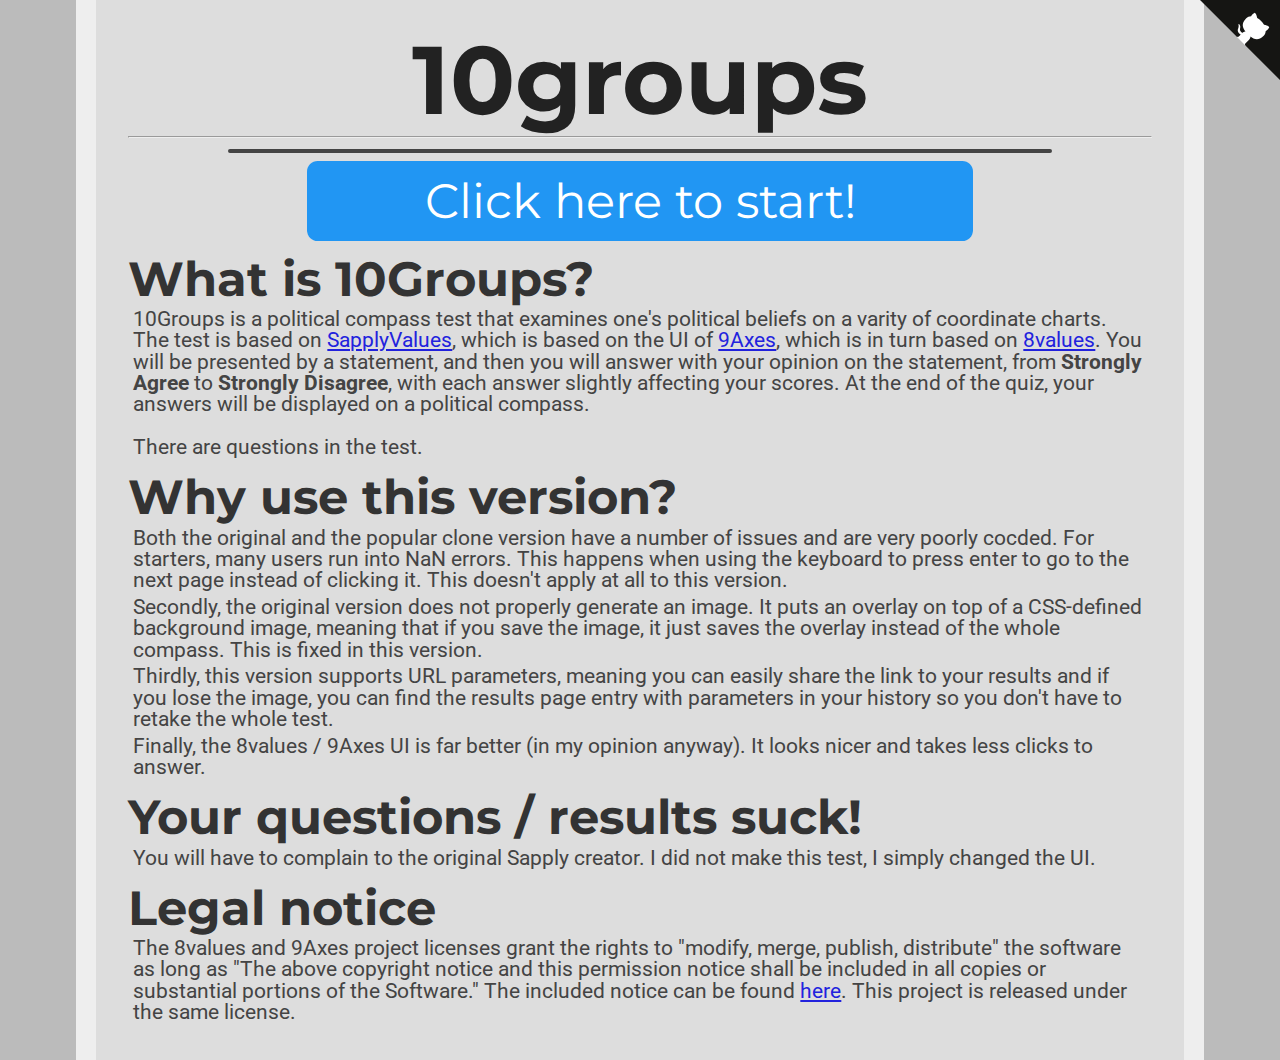
==== index.html @ 929ce3a4 "Update index.html" ====
<head>
    <link href="https://fonts.googleapis.com/css?family=Montserrat:300,400,700|Roboto:400,700" rel="stylesheet">
    <link href='style.css' rel='stylesheet' type='text/css'>
    <title>10Compasses</title>
    <link rel="icon" type="x-icon" href="icon.png">
    <link rel="shortcut icon" type="x-icon" href="icon.png">
    <meta charset="utf-8">
    </head>
    <body>
    <a href="https://github.com/8values/8values.github.io" class="github-corner" aria-label="View source on Github"><svg width="80" height="80" viewBox="0 0 250 250" style="fill:#151513; color:#fff; position: absolute; top: 0; border: 0; right: 0;" aria-hidden="true"><path d="M0,0 L115,115 L130,115 L142,142 L250,250 L250,0 Z"></path><path d="M128.3,109.0 C113.8,99.7 119.0,89.6 119.0,89.6 C122.0,82.7 120.5,78.6 120.5,78.6 C119.2,72.0 123.4,76.3 123.4,76.3 C127.3,80.9 125.5,87.3 125.5,87.3 C122.9,97.6 130.6,101.9 134.4,103.2" fill="currentColor" style="transform-origin: 130px 106px;" class="octo-arm"></path><path d="M115.0,115.0 C114.9,115.1 118.7,116.5 119.8,115.4 L133.7,101.6 C136.9,99.2 139.9,98.4 142.2,98.6 C133.8,88.0 127.5,74.4 143.8,58.0 C148.5,53.4 154.0,51.2 159.7,51.0 C160.3,49.4 163.2,43.6 171.4,40.1 C171.4,40.1 176.1,42.5 178.8,56.2 C183.1,58.6 187.2,61.8 190.9,65.4 C194.5,69.0 197.7,73.2 200.1,77.6 C213.8,80.2 216.3,84.9 216.3,84.9 C212.7,93.1 206.9,96.0 205.4,96.6 C205.1,102.4 203.0,107.8 198.3,112.5 C181.9,128.9 168.3,122.5 157.7,114.1 C157.9,116.9 156.7,120.9 152.7,124.9 L141.0,136.5 C139.8,137.7 141.6,141.9 141.8,141.8 Z" fill="currentColor" class="octo-body"></path></svg></a><style>.github-corner:hover .octo-arm{animation:octocat-wave 560ms ease-in-out}@keyframes octocat-wave{0%,100%{transform:rotate(0)}20%,60%{transform:rotate(-25deg)}40%,80%{transform:rotate(10deg)}}@media (max-width:500px){.github-corner:hover .octo-arm{animation:none}.github-corner .octo-arm{animation:octocat-wave 560ms ease-in-out}}</style>
    <h1>10groups</h1>
    <hr>
    <img src="" id="canvas"></canvas>
    <button class="button" onclick="location.href='instructions.html';" style="font-size:36pt;">Click here to start!</button>
    
    <h2>What is 10Groups?</h2>
        <p>10Groups is a political compass test that examines one's political beliefs on a varity of coordinate charts. The test is based on <a href="https://sapplyvalues.github.io/">SapplyValues</a>, which is based on the UI of <a href="https://9axes.github.io/">9Axes</a>, which is in turn based on <a href="https://8values.github.io/">8values</a>. You will be presented by a statement, and then you will answer with your opinion on the statement, from <b>Strongly Agree</b> to <b>Strongly Disagree</b>, with each answer slightly affecting your scores. At the end of the quiz, your answers will be displayed on a political compass.<br /><br />
        There are <b><u><span id="numOfQuestions"></span></u></b> questions in the test.</p>
    <h2>Why use this version?</h2>
        <p>Both the original and the popular clone version have a number of issues and are very poorly cocded. For starters, many users run into NaN errors. This happens when using the keyboard to press enter to go to the next page instead of clicking it. This doesn't apply at all to this version.</p>
        <p>Secondly, the original version does not properly generate an image. It puts an overlay on top of a CSS-defined background image, meaning that if you save the image, it just saves the overlay instead of the whole compass. This is fixed in this version.</p>
        <p>Thirdly, this version supports URL parameters, meaning you can easily share the link to your results and if you lose the image, you can find the results page entry with parameters in your history so you don't have to retake the whole test.</p>
        <p>Finally, the 8values / 9Axes UI is far better (in my opinion anyway). It looks nicer and takes less clicks to answer.</p>
    <h2>Your questions / results suck!</h2>
        <p>You will have to complain to the original Sapply creator. I did not make this test, I simply changed the UI.</p>
    <h2>Legal notice</h2>
    <p>The 8values and 9Axes project licenses grant the rights to "modify, merge, publish, distribute" the software as long as "The above copyright notice and this permission notice shall be included in all copies or substantial portions of the Software." The included notice can be found <a href="LICENSE.txt">here</a>. This project is released under the same license.</p>
    
    <script type="application/javascript" src="questions.js"></script>
    <script type="text/javascript">
        var questionCount = 0;
        for (var i = 0; i < questions.length; i++) {
            for (var j = 0; j < questions[j].length; j++) {
                questionCount = questionCount + questions[i][j].length;
            }
        }
        document.getElementById("numOfQuestions").innerHTML = questionCount;
        window.onload = function() {
            var background = new Image();
            background.onload = function() {
                var c = document.createElement("canvas");
                c.width = 1850;
                c.height = 1300;
                var ctx = c.getContext("2d");
                ctx.fillStyle = "#EEEEEE"
                ctx.fillRect(0, 0, 1850, 1300);
                ctx.drawImage(background, 0, 0);
    
                document.getElementById("banner").src = c.toDataURL();
            }
            background.src = "./compass.png";
        }
    </script>
</body>
---- style.css ----
html {
    background-color: #bbbbbb;
    padding: 0px;
}
body {
    width: 80%;
    min-height: calc(100vh - 4em);
    margin: 0 auto;
    padding: 2em;
    background-color: #dddddd;
    border-color: #eeeeee;
    border-left-style: solid;
    border-right-style: solid;
    border-width: 20px;
}
p {
    color: #444444;
    font-family: 'Roboto', sans-serif;
    font-size: 16pt;
    line-height: 1;
    margin: 4pt;
}
label {
    color: #444444;
    font-family: 'Roboto', sans-serif;
    font-size: 16pt;
    line-height: 1;
    font-weight: bold;
    margin: 4pt;
    width: 15%;
}
a{
    color: #2222DD;
}
a:hover{
    color: #22DDDD;
}
p.value-description {
    text-indent: -16pt;
    margin-left: 20pt;
}
p.question {
    margin: 16pt auto;
    color: #333333;
    font-family: 'Montserrat', sans-serif;
    font-weight: normal;
    width: 70%;
    min-width: 500pt;
    min-height: 144pt;
    background-color: #eeeeee;
    padding: 16pt;
    border-radius: 16pt;
    font-size: 36pt;
    display: flex;
    justify-content: center;
    align-items: center;
    text-align: center;

}
h1 {
    color: #222222;
    font-family: 'Montserrat', sans-serif;
    font-size: 72pt;
    text-align: center;
    line-height: 72pt;
    margin-top: 0pt;
    margin-bottom: 0pt;
}
h2 {
    color: #333333;
    font-family: 'Montserrat', sans-serif;
    font-size: 36pt;
    line-height: 36pt;
    margin-top: 12pt;
    margin-bottom: 0pt;
}
li {
    font-size: 16pt;
    text-indent: 16pt;
}
a {
    font-family: inherit;
}
img.center {
    display: block;
    margin: 1em auto;
    width: 50%;
    min-width: 500pt;
}
.center {
    margin: auto;
    width: 80%;
    min-width: 500pt;
    padding: 10px;
    text-align: center;
} 
.label-l {
    width: 8%;
    text-align: right;
    padding-right: 10px;
}
.label-r {
    width: 8%;
    text-align: left;
    padding-left: 10px;
}
.button {
    background-color: #2196f3;
    font-family: 'Montserrat', sans-serif;
    border: none;
    border-radius: 8pt;
    color: white;
    padding: 8pt;
    width: 50%;
    min-width: 500pt;
    text-align: center;
    text-decoration: none;
    display: block;
    font-size: 24pt;
    margin: -2px auto;
    cursor: pointer;
}
.small_button, .small_button_off {
    background-color: #333;
    font-family: 'Montserrat', sans-serif;
    border: none;
    border-radius: 8pt;
    color: white;
    padding: 8pt;
    width: 10%;
    min-width: 100pt;
    text-align: center;
    text-decoration: none;
    display: block;
    font-size: 18pt;
    margin: -2px auto;
    cursor: pointer;
}
.small_button_off {
    background-color: #ddd;
    color: #888;
    border: 2px solid #888;
    cursor: not-allowed;
    margin: -4px auto;
}
div.text-wrapper {
    font-family: 'Montserrat', sans-serif;
    font-size: 36pt;
    line-height: 36pt;
    color: #222222;
    display: inline-block;
}
span.weight-300 {
    font-weight: 300;
}
#canvas {
    border-color: #444444;
    border-style: solid;
    border-width: 2px;
    border-radius: 8pt;
    display: block;
    margin: 8pt;
    margin-left: auto;
    margin-right: auto;
    min-width: 800px;
    max-width: 80%;
}
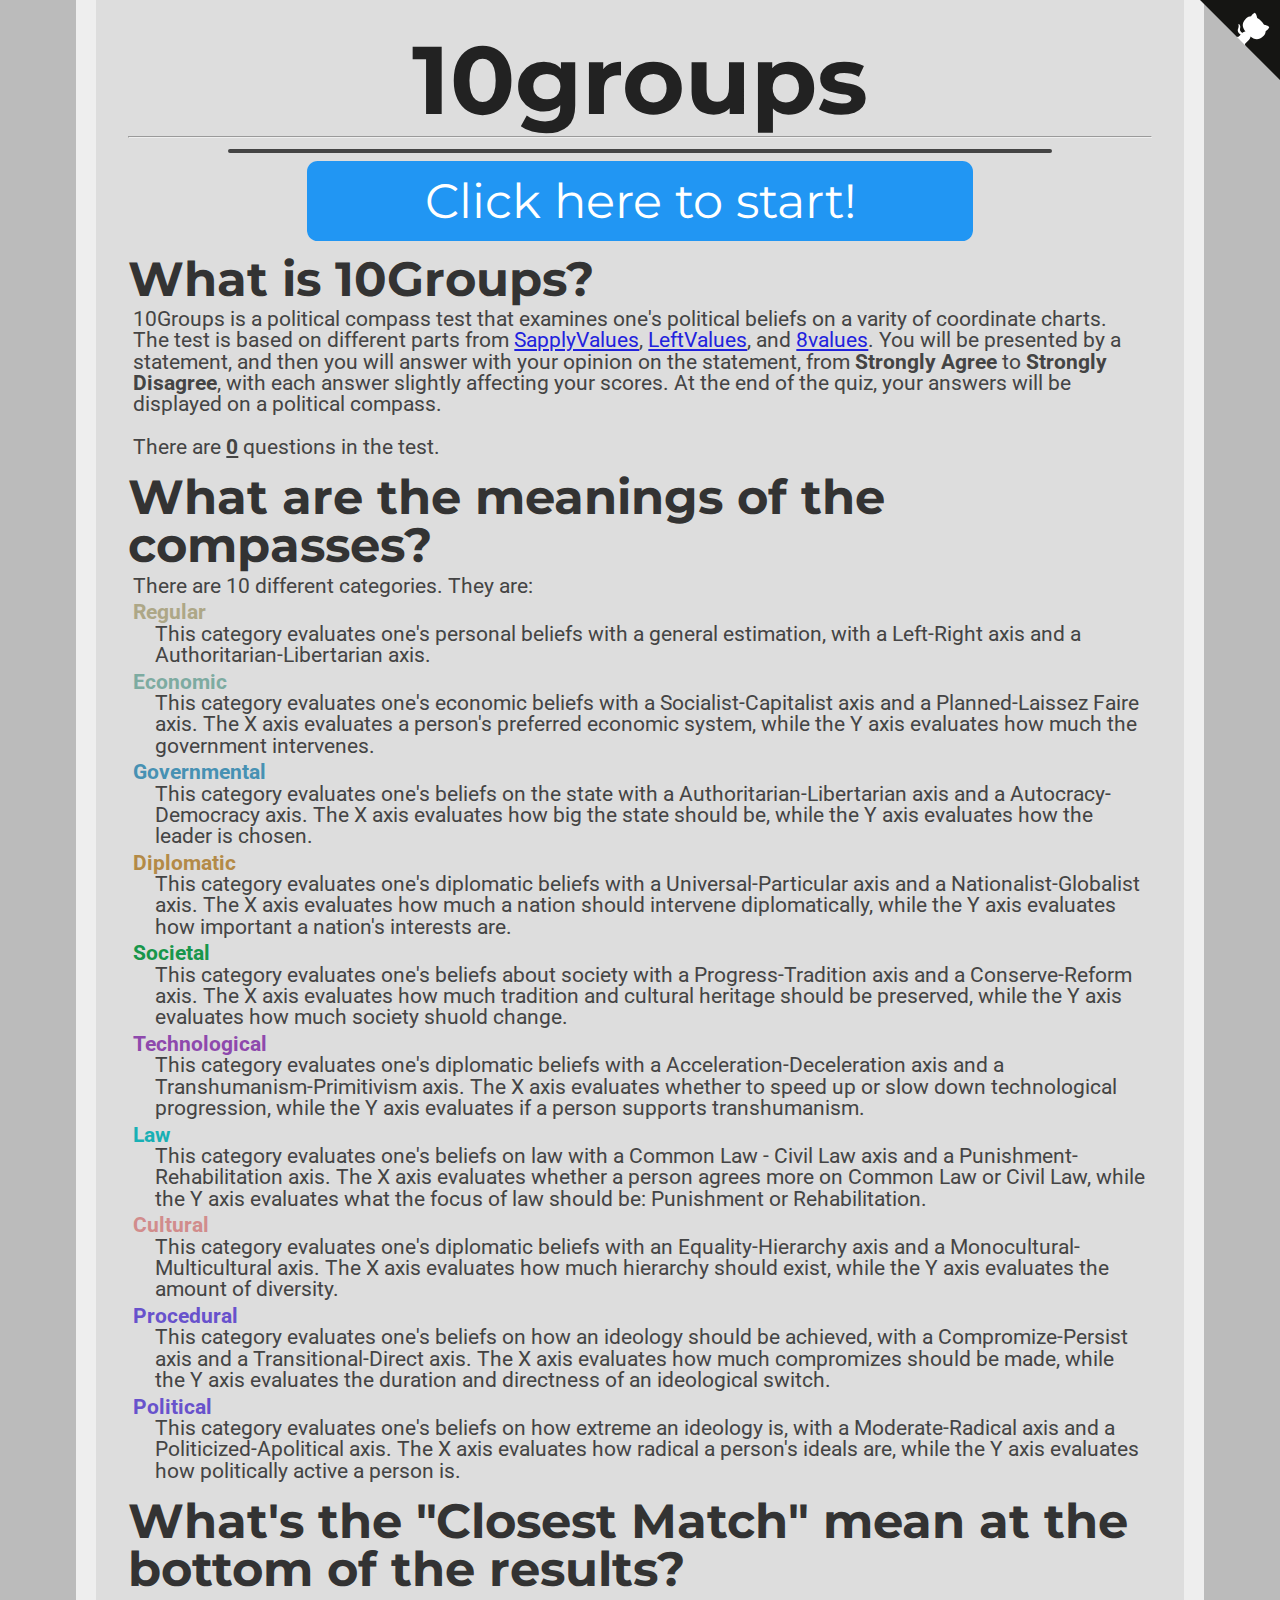
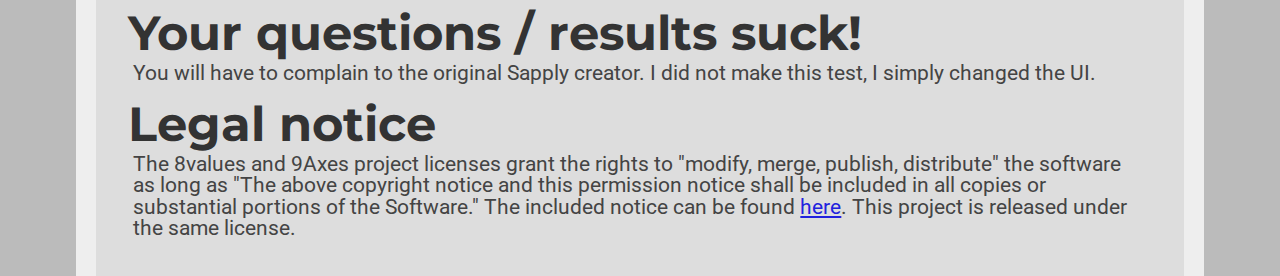
==== commit d04a2edb: "Update index.html" ====
--- a/index.html
+++ b/index.html
@@ -1,26 +1,56 @@
 <head>
     <link href="https://fonts.googleapis.com/css?family=Montserrat:300,400,700|Roboto:400,700" rel="stylesheet">
     <link href='style.css' rel='stylesheet' type='text/css'>
-    <title>10Compasses</title>
+    <title>10Groups</title>
     <link rel="icon" type="x-icon" href="icon.png">
     <link rel="shortcut icon" type="x-icon" href="icon.png">
     <meta charset="utf-8">
     </head>
     <body>
-    <a href="https://github.com/8values/8values.github.io" class="github-corner" aria-label="View source on Github"><svg width="80" height="80" viewBox="0 0 250 250" style="fill:#151513; color:#fff; position: absolute; top: 0; border: 0; right: 0;" aria-hidden="true"><path d="M0,0 L115,115 L130,115 L142,142 L250,250 L250,0 Z"></path><path d="M128.3,109.0 C113.8,99.7 119.0,89.6 119.0,89.6 C122.0,82.7 120.5,78.6 120.5,78.6 C119.2,72.0 123.4,76.3 123.4,76.3 C127.3,80.9 125.5,87.3 125.5,87.3 C122.9,97.6 130.6,101.9 134.4,103.2" fill="currentColor" style="transform-origin: 130px 106px;" class="octo-arm"></path><path d="M115.0,115.0 C114.9,115.1 118.7,116.5 119.8,115.4 L133.7,101.6 C136.9,99.2 139.9,98.4 142.2,98.6 C133.8,88.0 127.5,74.4 143.8,58.0 C148.5,53.4 154.0,51.2 159.7,51.0 C160.3,49.4 163.2,43.6 171.4,40.1 C171.4,40.1 176.1,42.5 178.8,56.2 C183.1,58.6 187.2,61.8 190.9,65.4 C194.5,69.0 197.7,73.2 200.1,77.6 C213.8,80.2 216.3,84.9 216.3,84.9 C212.7,93.1 206.9,96.0 205.4,96.6 C205.1,102.4 203.0,107.8 198.3,112.5 C181.9,128.9 168.3,122.5 157.7,114.1 C157.9,116.9 156.7,120.9 152.7,124.9 L141.0,136.5 C139.8,137.7 141.6,141.9 141.8,141.8 Z" fill="currentColor" class="octo-body"></path></svg></a><style>.github-corner:hover .octo-arm{animation:octocat-wave 560ms ease-in-out}@keyframes octocat-wave{0%,100%{transform:rotate(0)}20%,60%{transform:rotate(-25deg)}40%,80%{transform:rotate(10deg)}}@media (max-width:500px){.github-corner:hover .octo-arm{animation:none}.github-corner .octo-arm{animation:octocat-wave 560ms ease-in-out}}</style>
+    <a href="https://github.com/10Groups/10groups.github.io" class="github-corner" aria-label="View source on Github"><svg width="80" height="80" viewBox="0 0 250 250" style="fill:#151513; color:#fff; position: absolute; top: 0; border: 0; right: 0;" aria-hidden="true"><path d="M0,0 L115,115 L130,115 L142,142 L250,250 L250,0 Z"></path><path d="M128.3,109.0 C113.8,99.7 119.0,89.6 119.0,89.6 C122.0,82.7 120.5,78.6 120.5,78.6 C119.2,72.0 123.4,76.3 123.4,76.3 C127.3,80.9 125.5,87.3 125.5,87.3 C122.9,97.6 130.6,101.9 134.4,103.2" fill="currentColor" style="transform-origin: 130px 106px;" class="octo-arm"></path><path d="M115.0,115.0 C114.9,115.1 118.7,116.5 119.8,115.4 L133.7,101.6 C136.9,99.2 139.9,98.4 142.2,98.6 C133.8,88.0 127.5,74.4 143.8,58.0 C148.5,53.4 154.0,51.2 159.7,51.0 C160.3,49.4 163.2,43.6 171.4,40.1 C171.4,40.1 176.1,42.5 178.8,56.2 C183.1,58.6 187.2,61.8 190.9,65.4 C194.5,69.0 197.7,73.2 200.1,77.6 C213.8,80.2 216.3,84.9 216.3,84.9 C212.7,93.1 206.9,96.0 205.4,96.6 C205.1,102.4 203.0,107.8 198.3,112.5 C181.9,128.9 168.3,122.5 157.7,114.1 C157.9,116.9 156.7,120.9 152.7,124.9 L141.0,136.5 C139.8,137.7 141.6,141.9 141.8,141.8 Z" fill="currentColor" class="octo-body"></path></svg></a><style>.github-corner:hover .octo-arm{animation:octocat-wave 560ms ease-in-out}@keyframes octocat-wave{0%,100%{transform:rotate(0)}20%,60%{transform:rotate(-25deg)}40%,80%{transform:rotate(10deg)}}@media (max-width:500px){.github-corner:hover .octo-arm{animation:none}.github-corner .octo-arm{animation:octocat-wave 560ms ease-in-out}}</style>
     <h1>10groups</h1>
     <hr>
     <img src="" id="canvas"></canvas>
     <button class="button" onclick="location.href='instructions.html';" style="font-size:36pt;">Click here to start!</button>
     
     <h2>What is 10Groups?</h2>
-        <p>10Groups is a political compass test that examines one's political beliefs on a varity of coordinate charts. The test is based on <a href="https://sapplyvalues.github.io/">SapplyValues</a>, which is based on the UI of <a href="https://9axes.github.io/">9Axes</a>, which is in turn based on <a href="https://8values.github.io/">8values</a>. You will be presented by a statement, and then you will answer with your opinion on the statement, from <b>Strongly Agree</b> to <b>Strongly Disagree</b>, with each answer slightly affecting your scores. At the end of the quiz, your answers will be displayed on a political compass.<br /><br />
+        <p>10Groups is a political compass test that examines one's political beliefs on a varity of coordinate charts. The test is based on different parts from <a href="https://sapplyvalues.github.io/">SapplyValues</a>, <a href="https://leftvalues.github.io/">LeftValues</a>, and <a href="https://8values.github.io/">8values</a>. You will be presented by a statement, and then you will answer with your opinion on the statement, from <b>Strongly Agree</b> to <b>Strongly Disagree</b>, with each answer slightly affecting your scores. At the end of the quiz, your answers will be displayed on a political compass.<br /><br />
         There are <b><u><span id="numOfQuestions"></span></u></b> questions in the test.</p>
-    <h2>Why use this version?</h2>
-        <p>Both the original and the popular clone version have a number of issues and are very poorly cocded. For starters, many users run into NaN errors. This happens when using the keyboard to press enter to go to the next page instead of clicking it. This doesn't apply at all to this version.</p>
-        <p>Secondly, the original version does not properly generate an image. It puts an overlay on top of a CSS-defined background image, meaning that if you save the image, it just saves the overlay instead of the whole compass. This is fixed in this version.</p>
-        <p>Thirdly, this version supports URL parameters, meaning you can easily share the link to your results and if you lose the image, you can find the results page entry with parameters in your history so you don't have to retake the whole test.</p>
-        <p>Finally, the 8values / 9Axes UI is far better (in my opinion anyway). It looks nicer and takes less clicks to answer.</p>
+    <h2>What are the meanings of the compasses?</h2>
+        <p>There are 10 different categories. They are:</p>
+
+        <p class="value-description"><b style="color:#ada787;">Regular</b><br/>
+        This category evaluates one's personal beliefs with a general estimation, with a Left-Right axis and a Authoritarian-Libertarian axis.</p>
+
+        <p class="value-description"><b style="color:#7daba1;">Economic</b><br/>
+        This category evaluates one's economic beliefs with a Socialist-Capitalist axis and a Planned-Laissez Faire axis. The X axis evaluates a person's preferred economic system, while the Y axis evaluates how much the government intervenes.</p>
+      
+        <p class="value-description"><b style="color:#4791b3;">Governmental</b><br/>
+        This category evaluates one's beliefs on the state with a Authoritarian-Libertarian axis and a Autocracy-Democracy axis. The X axis evaluates how big the state should be, while the Y axis evaluates how the leader is chosen.</p>
+
+        <p class="value-description"><b style="color:#b38a47;">Diplomatic</b><br/>
+        This category evaluates one's diplomatic beliefs with a Universal-Particular axis and a Nationalist-Globalist axis. The X axis evaluates how much a nation should intervene diplomatically, while the Y axis evaluates how important a nation's interests are. </p>
+       
+        <p class="value-description"><b style="color:#18964b;">Societal</b><br/>
+        This category evaluates one's beliefs about society with a Progress-Tradition axis and a Conserve-Reform axis. The X axis evaluates how much tradition and cultural heritage should be preserved, while the Y axis evaluates how much society shuold change. </p>
+        
+        <p class="value-description"><b style="color:#8e49ad;">Technological</b><br/>
+        This category evaluates one's diplomatic beliefs with a Acceleration-Deceleration axis and a Transhumanism-Primitivism axis. The X axis evaluates whether to speed up or slow down technological progression, while the Y axis evaluates if a person supports transhumanism. </p>
+       
+        <p class="value-description"><b style="color:#18b0b5;">Law</b><br/>
+        This category evaluates one's beliefs on law with a Common Law - Civil Law axis and a Punishment-Rehabilitation axis. The X axis evaluates whether a person agrees more on Common Law or Civil Law, while the Y axis evaluates what the focus of law should be: Punishment or Rehabilitation. </p>
+      
+        <p class="value-description"><b style="color:#d18c8c;">Cultural</b><br/>
+        This category evaluates one's diplomatic beliefs with an Equality-Hierarchy axis and a Monocultural-Multicultural axis. The X axis evaluates how much hierarchy should exist, while the Y axis evaluates the amount of diversity. </p>
+
+        <p class="value-description"><b style="color:#6852cc;">Procedural</b><br/>
+        This category evaluates one's beliefs on how an ideology should be achieved, with a Compromize-Persist axis and a Transitional-Direct axis. The X axis evaluates how much compromizes should be made, while the Y axis evaluates the duration and directness of an ideological switch. </p>
+      
+        <p class="value-description"><b style="color:#6852cc;">Political</b><br/>
+        This category evaluates one's beliefs on how extreme an ideology is, with a Moderate-Radical axis and a Politicized-Apolitical axis. The X axis evaluates how radical a person's ideals are, while the Y axis evaluates how politically active a person is. </p>
+      
+
+<h2>What's the "Closest Match" mean at the bottom of the results?</h2>
     <h2>Your questions / results suck!</h2>
         <p>You will have to complain to the original Sapply creator. I did not make this test, I simply changed the UI.</p>
     <h2>Legal notice</h2>
--- a/style.css
+++ b/style.css
@@ -23,7 +23,7 @@
 label {
     color: #444444;
     font-family: 'Roboto', sans-serif;
-    font-size: 16pt;
+    font-size: 14pt;
     line-height: 1;
     font-weight: bold;
     margin: 4pt;
@@ -95,14 +95,18 @@
     text-align: center;
 } 
 .label-l {
-    width: 8%;
+    width: 12%;
     text-align: right;
     padding-right: 10px;
+    display: inline-block;
+    font-size: 14pt;
 }
 .label-r {
-    width: 8%;
+    width: 12%;
     text-align: left;
     padding-left: 10px;
+    display: inline-block;
+    font-size: 14pt;
 }
 .button {
     background-color: #2196f3;
@@ -162,6 +166,6 @@
     margin: 8pt;
     margin-left: auto;
     margin-right: auto;
-    min-width: 800px;
+    min-width: 500px;
     max-width: 80%;
 }
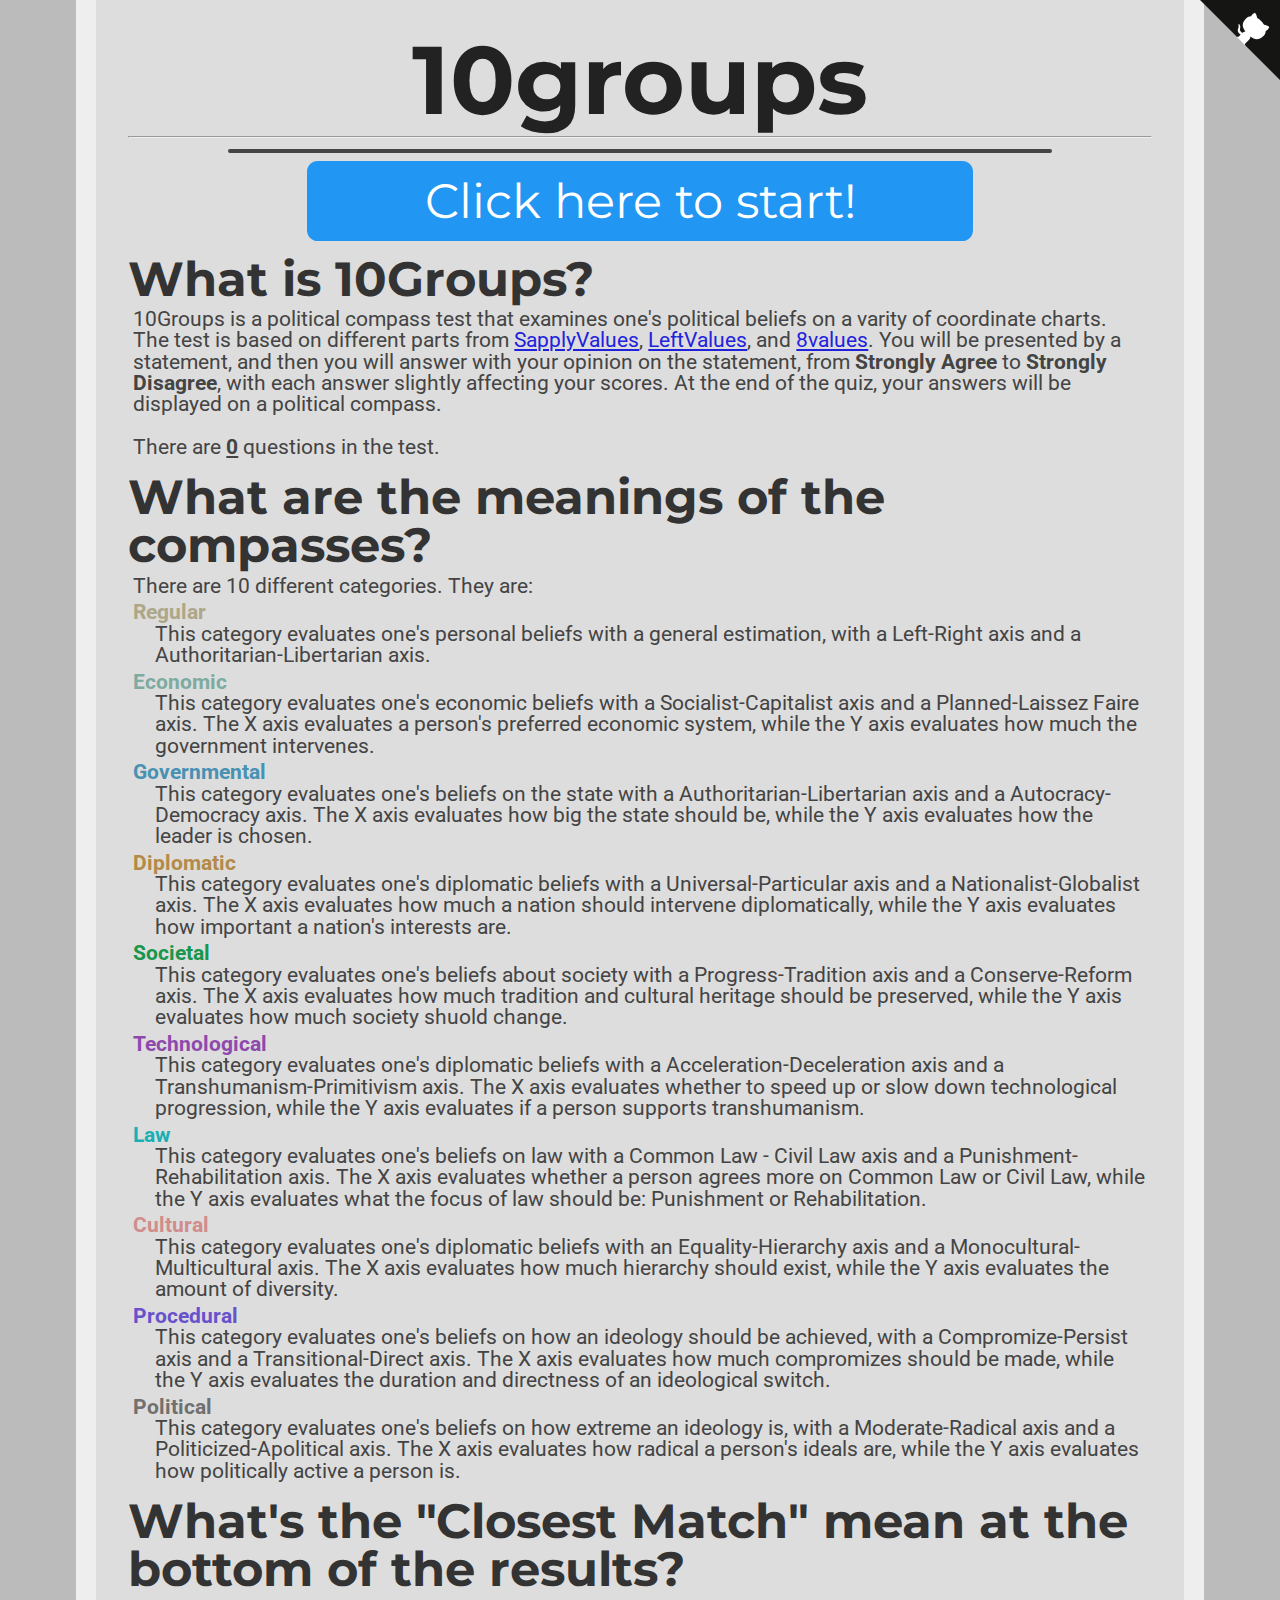
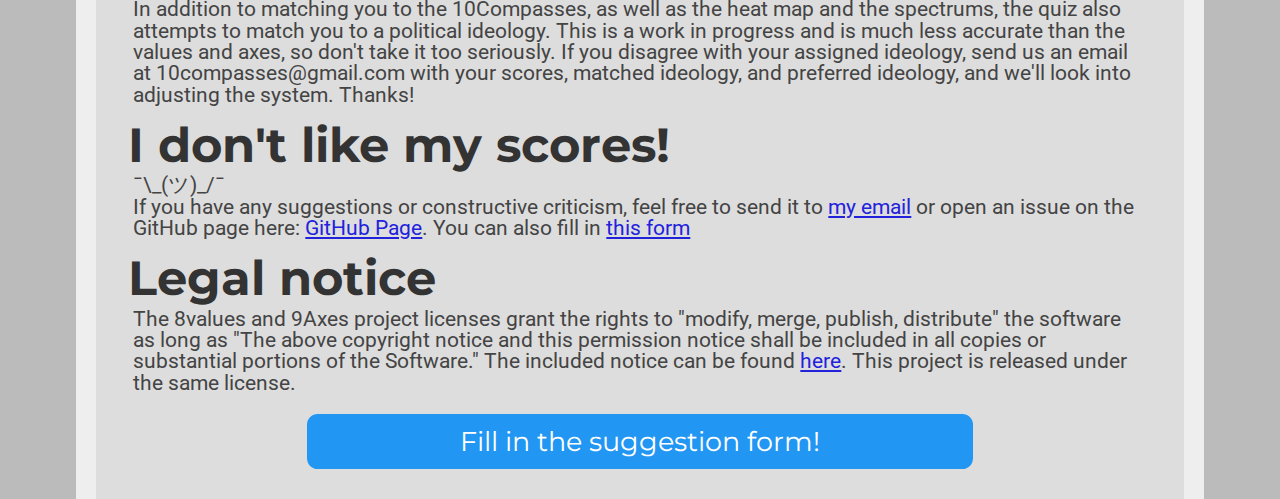
==== commit 742c5c82: "Update index.html" ====
--- a/index.html
+++ b/index.html
@@ -46,16 +46,22 @@
         <p class="value-description"><b style="color:#6852cc;">Procedural</b><br/>
         This category evaluates one's beliefs on how an ideology should be achieved, with a Compromize-Persist axis and a Transitional-Direct axis. The X axis evaluates how much compromizes should be made, while the Y axis evaluates the duration and directness of an ideological switch. </p>
       
-        <p class="value-description"><b style="color:#6852cc;">Political</b><br/>
+        <p class="value-description"><b style="color:#707070;">Political</b><br/>
         This category evaluates one's beliefs on how extreme an ideology is, with a Moderate-Radical axis and a Politicized-Apolitical axis. The X axis evaluates how radical a person's ideals are, while the Y axis evaluates how politically active a person is. </p>
       
 
 <h2>What's the "Closest Match" mean at the bottom of the results?</h2>
-    <h2>Your questions / results suck!</h2>
-        <p>You will have to complain to the original Sapply creator. I did not make this test, I simply changed the UI.</p>
+    <p>In addition to matching you to the 10Compasses, as well as the heat map and the spectrums, the quiz also attempts to match you to a political ideology. This is a work in progress and is much less accurate than the values and axes, so don't take it too seriously. If you disagree with your assigned ideology, send us an email at 10compasses@gmail.com with your scores, matched ideology, and preferred ideology, and we'll look into adjusting the system. Thanks!</p>
+<h2>I don't like my scores!</h2>
+    <p>¯\_(ツ)_/¯<br/>
+    If you have any suggestions or constructive criticism, feel free to send it to <a href="mailto:10compasses@gmail.com">my email</a> or open an issue on the GitHub page here: <a href="https://github.com/10Groups/10groups.github.io">GitHub Page</a>. You can also fill in <a href="https://forms.gle/wy7cd9sStMy6B1md7">this form</a></p>
+
     <h2>Legal notice</h2>
     <p>The 8values and 9Axes project licenses grant the rights to "modify, merge, publish, distribute" the software as long as "The above copyright notice and this permission notice shall be included in all copies or substantial portions of the Software." The included notice can be found <a href="LICENSE.txt">here</a>. This project is released under the same license.</p>
     
+<br>
+    <button class="button" onclick="location.href='https://forms.gle/wy7cd9sStMy6B1md7';" style="font-size:20pt;">Fill in the suggestion form!</button>
+
     <script type="application/javascript" src="questions.js"></script>
     <script type="text/javascript">
         var questionCount = 0;
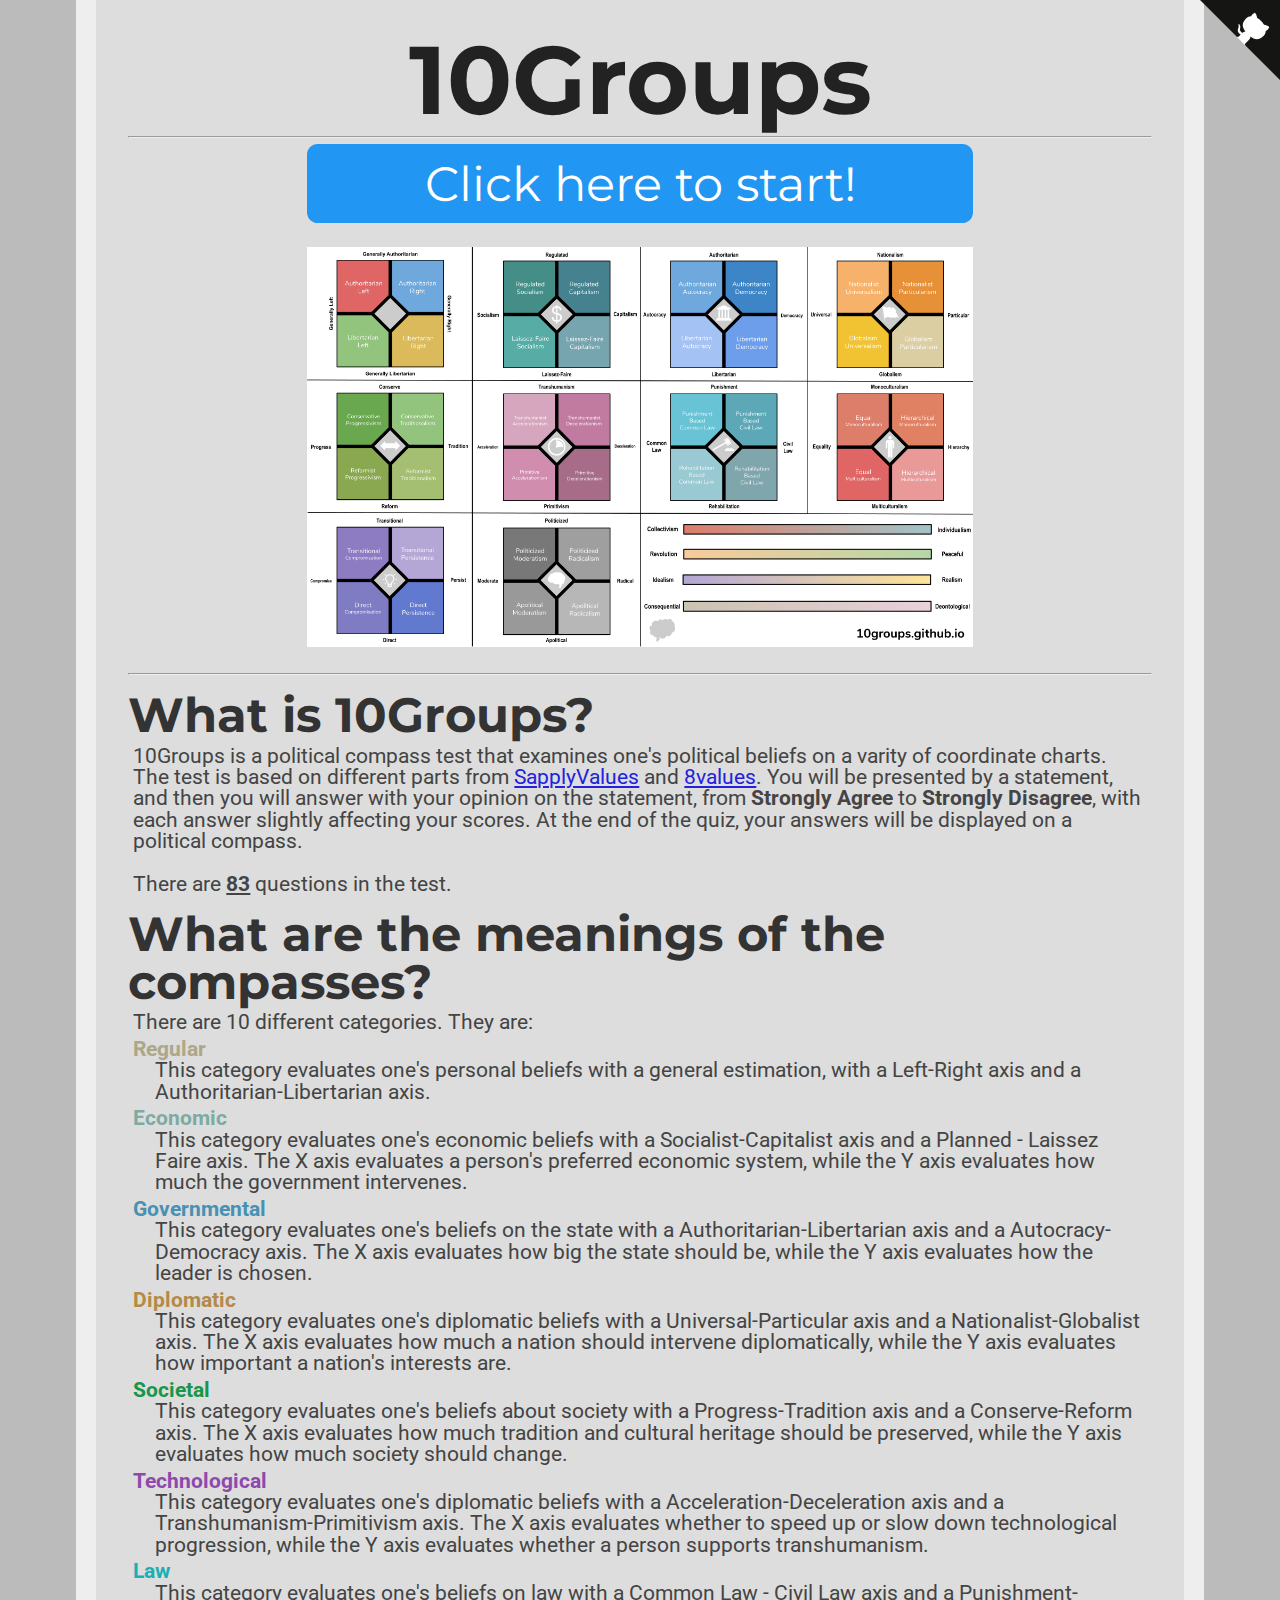
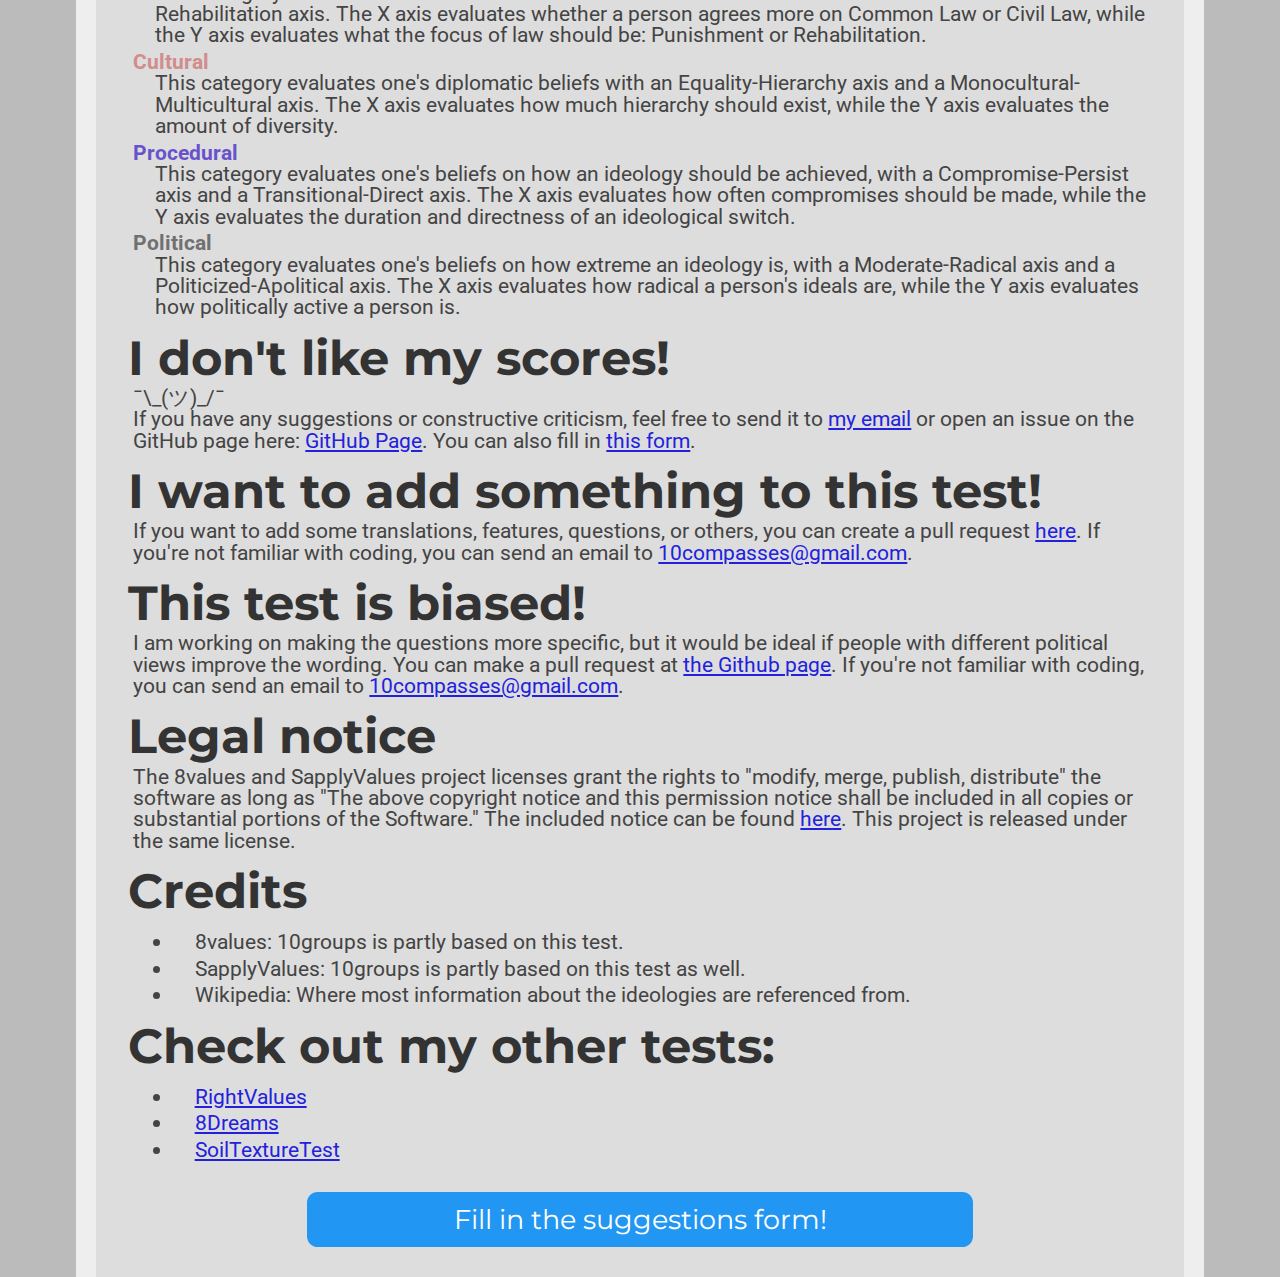
==== commit 52f1df43: "Merge 5271b3cb81dc7dedccf1dcfbbdfb58970e90f0f3 into f984ba4b9240daceaf1b335bb9b69ab8afa81c10" ====
--- a/index.html
+++ b/index.html
@@ -5,17 +5,40 @@
     <link rel="icon" type="x-icon" href="icon.png">
     <link rel="shortcut icon" type="x-icon" href="icon.png">
     <meta charset="utf-8">
+    
+    <!-- Global site tag (gtag.js) - Google Analytics; No Personal Information Collected -->
+    <script async src="https://www.googletagmanager.com/gtag/js?id=UA-173028192-1"></script>
+    <script>
+         window.dataLayer = window.dataLayer || [];
+         function gtag(){dataLayer.push(arguments);}
+         gtag('js', new Date());
+
+         gtag('config', 'UA-173028192-1');
+    </script>
+    
+    <script>
+    (function(h,o,t,j,a,r){
+        h.hj=h.hj||function(){(h.hj.q=h.hj.q||[]).push(arguments)};
+        h._hjSettings={hjid:1941965,hjsv:6};
+        a=o.getElementsByTagName('head')[0];
+        r=o.createElement('script');r.async=1;
+        r.src=t+h._hjSettings.hjid+j+h._hjSettings.hjsv;
+        a.appendChild(r);
+    })(window,document,'https://static.hotjar.com/c/hotjar-','.js?sv=');
+    </script>
+        
     </head>
     <body>
     <a href="https://github.com/10Groups/10groups.github.io" class="github-corner" aria-label="View source on Github"><svg width="80" height="80" viewBox="0 0 250 250" style="fill:#151513; color:#fff; position: absolute; top: 0; border: 0; right: 0;" aria-hidden="true"><path d="M0,0 L115,115 L130,115 L142,142 L250,250 L250,0 Z"></path><path d="M128.3,109.0 C113.8,99.7 119.0,89.6 119.0,89.6 C122.0,82.7 120.5,78.6 120.5,78.6 C119.2,72.0 123.4,76.3 123.4,76.3 C127.3,80.9 125.5,87.3 125.5,87.3 C122.9,97.6 130.6,101.9 134.4,103.2" fill="currentColor" style="transform-origin: 130px 106px;" class="octo-arm"></path><path d="M115.0,115.0 C114.9,115.1 118.7,116.5 119.8,115.4 L133.7,101.6 C136.9,99.2 139.9,98.4 142.2,98.6 C133.8,88.0 127.5,74.4 143.8,58.0 C148.5,53.4 154.0,51.2 159.7,51.0 C160.3,49.4 163.2,43.6 171.4,40.1 C171.4,40.1 176.1,42.5 178.8,56.2 C183.1,58.6 187.2,61.8 190.9,65.4 C194.5,69.0 197.7,73.2 200.1,77.6 C213.8,80.2 216.3,84.9 216.3,84.9 C212.7,93.1 206.9,96.0 205.4,96.6 C205.1,102.4 203.0,107.8 198.3,112.5 C181.9,128.9 168.3,122.5 157.7,114.1 C157.9,116.9 156.7,120.9 152.7,124.9 L141.0,136.5 C139.8,137.7 141.6,141.9 141.8,141.8 Z" fill="currentColor" class="octo-body"></path></svg></a><style>.github-corner:hover .octo-arm{animation:octocat-wave 560ms ease-in-out}@keyframes octocat-wave{0%,100%{transform:rotate(0)}20%,60%{transform:rotate(-25deg)}40%,80%{transform:rotate(10deg)}}@media (max-width:500px){.github-corner:hover .octo-arm{animation:none}.github-corner .octo-arm{animation:octocat-wave 560ms ease-in-out}}</style>
-    <h1>10groups</h1>
+    <h1>10Groups</h1>
     <hr>
-    <img src="" id="canvas"></canvas>
-    <button class="button" onclick="location.href='instructions.html';" style="font-size:36pt;">Click here to start!</button>
-    
+     <button class="button" onclick="location.href='instructions.html';" style="font-size:36pt;">Click here to start!</button>
+     <img src="compassimage.png" class="center"></canvas>
+    <hr>
+
     <h2>What is 10Groups?</h2>
-        <p>10Groups is a political compass test that examines one's political beliefs on a varity of coordinate charts. The test is based on different parts from <a href="https://sapplyvalues.github.io/">SapplyValues</a>, <a href="https://leftvalues.github.io/">LeftValues</a>, and <a href="https://8values.github.io/">8values</a>. You will be presented by a statement, and then you will answer with your opinion on the statement, from <b>Strongly Agree</b> to <b>Strongly Disagree</b>, with each answer slightly affecting your scores. At the end of the quiz, your answers will be displayed on a political compass.<br /><br />
-        There are <b><u><span id="numOfQuestions"></span></u></b> questions in the test.</p>
+        <p>10Groups is a political compass test that examines one's political beliefs on a varity of coordinate charts. The test is based on different parts from <a href="https://sapplyvalues.github.io/">SapplyValues</a> and <a href="https://8values.github.io/">8values</a>. You will be presented by a statement, and then you will answer with your opinion on the statement, from <b>Strongly Agree</b> to <b>Strongly Disagree</b>, with each answer slightly affecting your scores. At the end of the quiz, your answers will be displayed on a political compass.<br /><br />
+        There are <b><u>83</u></b> questions in the test.</p>
     <h2>What are the meanings of the compasses?</h2>
         <p>There are 10 different categories. They are:</p>
 
@@ -23,7 +46,7 @@
         This category evaluates one's personal beliefs with a general estimation, with a Left-Right axis and a Authoritarian-Libertarian axis.</p>
 
         <p class="value-description"><b style="color:#7daba1;">Economic</b><br/>
-        This category evaluates one's economic beliefs with a Socialist-Capitalist axis and a Planned-Laissez Faire axis. The X axis evaluates a person's preferred economic system, while the Y axis evaluates how much the government intervenes.</p>
+        This category evaluates one's economic beliefs with a Socialist-Capitalist axis and a Planned - Laissez Faire axis. The X axis evaluates a person's preferred economic system, while the Y axis evaluates how much the government intervenes.</p>
       
         <p class="value-description"><b style="color:#4791b3;">Governmental</b><br/>
         This category evaluates one's beliefs on the state with a Authoritarian-Libertarian axis and a Autocracy-Democracy axis. The X axis evaluates how big the state should be, while the Y axis evaluates how the leader is chosen.</p>
@@ -32,10 +55,10 @@
         This category evaluates one's diplomatic beliefs with a Universal-Particular axis and a Nationalist-Globalist axis. The X axis evaluates how much a nation should intervene diplomatically, while the Y axis evaluates how important a nation's interests are. </p>
        
         <p class="value-description"><b style="color:#18964b;">Societal</b><br/>
-        This category evaluates one's beliefs about society with a Progress-Tradition axis and a Conserve-Reform axis. The X axis evaluates how much tradition and cultural heritage should be preserved, while the Y axis evaluates how much society shuold change. </p>
+        This category evaluates one's beliefs about society with a Progress-Tradition axis and a Conserve-Reform axis. The X axis evaluates how much tradition and cultural heritage should be preserved, while the Y axis evaluates how much society should change. </p>
         
         <p class="value-description"><b style="color:#8e49ad;">Technological</b><br/>
-        This category evaluates one's diplomatic beliefs with a Acceleration-Deceleration axis and a Transhumanism-Primitivism axis. The X axis evaluates whether to speed up or slow down technological progression, while the Y axis evaluates if a person supports transhumanism. </p>
+        This category evaluates one's diplomatic beliefs with a Acceleration-Deceleration axis and a Transhumanism-Primitivism axis. The X axis evaluates whether to speed up or slow down technological progression, while the Y axis evaluates whether a person supports transhumanism. </p>
        
         <p class="value-description"><b style="color:#18b0b5;">Law</b><br/>
         This category evaluates one's beliefs on law with a Common Law - Civil Law axis and a Punishment-Rehabilitation axis. The X axis evaluates whether a person agrees more on Common Law or Civil Law, while the Y axis evaluates what the focus of law should be: Punishment or Rehabilitation. </p>
@@ -44,23 +67,42 @@
         This category evaluates one's diplomatic beliefs with an Equality-Hierarchy axis and a Monocultural-Multicultural axis. The X axis evaluates how much hierarchy should exist, while the Y axis evaluates the amount of diversity. </p>
 
         <p class="value-description"><b style="color:#6852cc;">Procedural</b><br/>
-        This category evaluates one's beliefs on how an ideology should be achieved, with a Compromize-Persist axis and a Transitional-Direct axis. The X axis evaluates how much compromizes should be made, while the Y axis evaluates the duration and directness of an ideological switch. </p>
+        This category evaluates one's beliefs on how an ideology should be achieved, with a Compromise-Persist axis and a Transitional-Direct axis. The X axis evaluates how often compromises should be made, while the Y axis evaluates the duration and directness of an ideological switch. </p>
       
         <p class="value-description"><b style="color:#707070;">Political</b><br/>
         This category evaluates one's beliefs on how extreme an ideology is, with a Moderate-Radical axis and a Politicized-Apolitical axis. The X axis evaluates how radical a person's ideals are, while the Y axis evaluates how politically active a person is. </p>
       
 
-<h2>What's the "Closest Match" mean at the bottom of the results?</h2>
-    <p>In addition to matching you to the 10Compasses, as well as the heat map and the spectrums, the quiz also attempts to match you to a political ideology. This is a work in progress and is much less accurate than the values and axes, so don't take it too seriously. If you disagree with your assigned ideology, send us an email at 10compasses@gmail.com with your scores, matched ideology, and preferred ideology, and we'll look into adjusting the system. Thanks!</p>
+
 <h2>I don't like my scores!</h2>
     <p>¯\_(ツ)_/¯<br/>
-    If you have any suggestions or constructive criticism, feel free to send it to <a href="mailto:10compasses@gmail.com">my email</a> or open an issue on the GitHub page here: <a href="https://github.com/10Groups/10groups.github.io">GitHub Page</a>. You can also fill in <a href="https://forms.gle/wy7cd9sStMy6B1md7">this form</a></p>
+    If you have any suggestions or constructive criticism, feel free to send it to <a href="mailto:10compasses@gmail.com">my email</a> or open an issue on the GitHub page here: <a href="https://github.com/10Groups/10groups.github.io">GitHub Page</a>. You can also fill in <a href="https://forms.gle/wy7cd9sStMy6B1md7">this form</a>.</p>
 
-    <h2>Legal notice</h2>
-    <p>The 8values and 9Axes project licenses grant the rights to "modify, merge, publish, distribute" the software as long as "The above copyright notice and this permission notice shall be included in all copies or substantial portions of the Software." The included notice can be found <a href="LICENSE.txt">here</a>. This project is released under the same license.</p>
-    
+<h2>I want to add something to this test!</h2>
+    <p>If you want to add some translations, features, questions, or others, you can create a pull request <a href="https://github.com/10Groups/10groups.github.io">here</a>. If you're not familiar with coding, you can send an email to <a href="mailto:10compasses@gmail.com">10compasses@gmail.com</a>.
+
+<h2>This test is biased!</h2>
+    <p>I am working on making the questions more specific, but it would be ideal if people with different political views improve the wording. You can make a pull request at <a href="https://github.com/10Groups/10groups.github.io">the Github page</a>. If you're not familiar with coding, you can send an email to <a href="mailto:10compasses@gmail.com">10compasses@gmail.com</a>.
+
+        
+<h2>Legal notice</h2>
+    <p>The 8values and SapplyValues project licenses grant the rights to "modify, merge, publish, distribute" the software as long as "The above copyright notice and this permission notice shall be included in all copies or substantial portions of the Software." The included notice can be found <a href="LICENSE.txt">here</a>. This project is released under the same license.</p>
+
+<h2>Credits</h2>
+        <ul>
+        <li>8values: 10groups is partly based on this test.</li>
+        <li>SapplyValues: 10groups is partly based on this test as well.</li>
+        <li>Wikipedia: Where most information about the ideologies are referenced from.</li>
+        </ul>
+
+<h2>Check out my other tests:</h2>
+        <ul>
+        <li><a href="https://rightvaluestest.github.io/">RightValues</a></li>
+        <li><a href="https://8dreams.github.io/">8Dreams</a></li>
+        <li><a href="https://soiltexturetest.github.io/">SoilTextureTest</a></li>
+        </ul>  
 <br>
-    <button class="button" onclick="location.href='https://forms.gle/wy7cd9sStMy6B1md7';" style="font-size:20pt;">Fill in the suggestion form!</button>
+    <button class="button" onclick="location.href='https://forms.gle/wy7cd9sStMy6B1md7';" style="font-size:20pt;">Fill in the suggestions form!</button>
 
     <script type="application/javascript" src="questions.js"></script>
     <script type="text/javascript">
--- a/style.css
+++ b/style.css
@@ -20,20 +20,36 @@
     line-height: 1;
     margin: 4pt;
 }
+li {
+    color: #444444;
+    font-family: 'Roboto', sans-serif;
+    font-size: 16pt;
+    line-height: 1;
+    margin: 4pt;
+}
+p.value-description {
+    text-indent: -16pt;
+    margin-left: 20pt;
+}
 label {
     color: #444444;
     font-family: 'Roboto', sans-serif;
-    font-size: 14pt;
+    font-size: 18px;
     line-height: 1;
     font-weight: bold;
     margin: 4pt;
     width: 15%;
 }
-a{
+a {
     color: #2222DD;
 }
 a:hover{
     color: #22DDDD;
+}
+.ideology-link {
+    color: #2222DD;
+    font-weight: 300;
+    text-decoration: underline;
 }
 p.value-description {
     text-indent: -16pt;
@@ -74,6 +90,14 @@
     margin-top: 12pt;
     margin-bottom: 0pt;
 }
+h3 {
+    color: #333333;
+    font-family: 'Montserrat', sans-serif;
+    font-size: 18pt;
+    line-height: 18pt;
+    margin-top: 12pt;
+    margin-bottom: 0pt;
+}
 li {
     font-size: 16pt;
     text-indent: 16pt;
@@ -82,6 +106,12 @@
     font-family: inherit;
 }
 img.center {
+    display: block;
+    margin: 1em auto;
+    width: 50%;
+    min-width: 500pt;
+}
+img {
     display: block;
     margin: 1em auto;
     width: 50%;
@@ -169,3 +199,15 @@
     min-width: 500px;
     max-width: 80%;
 }
+#heatmap {
+    border-color: #444444;
+    border-style: solid;
+    border-width: 2px;
+    border-radius: 8pt;
+    display: block;
+    margin: 8pt;
+    margin-left: auto;
+    margin-right: auto;
+    min-width: 500px;
+    max-width: 50%;
+}
